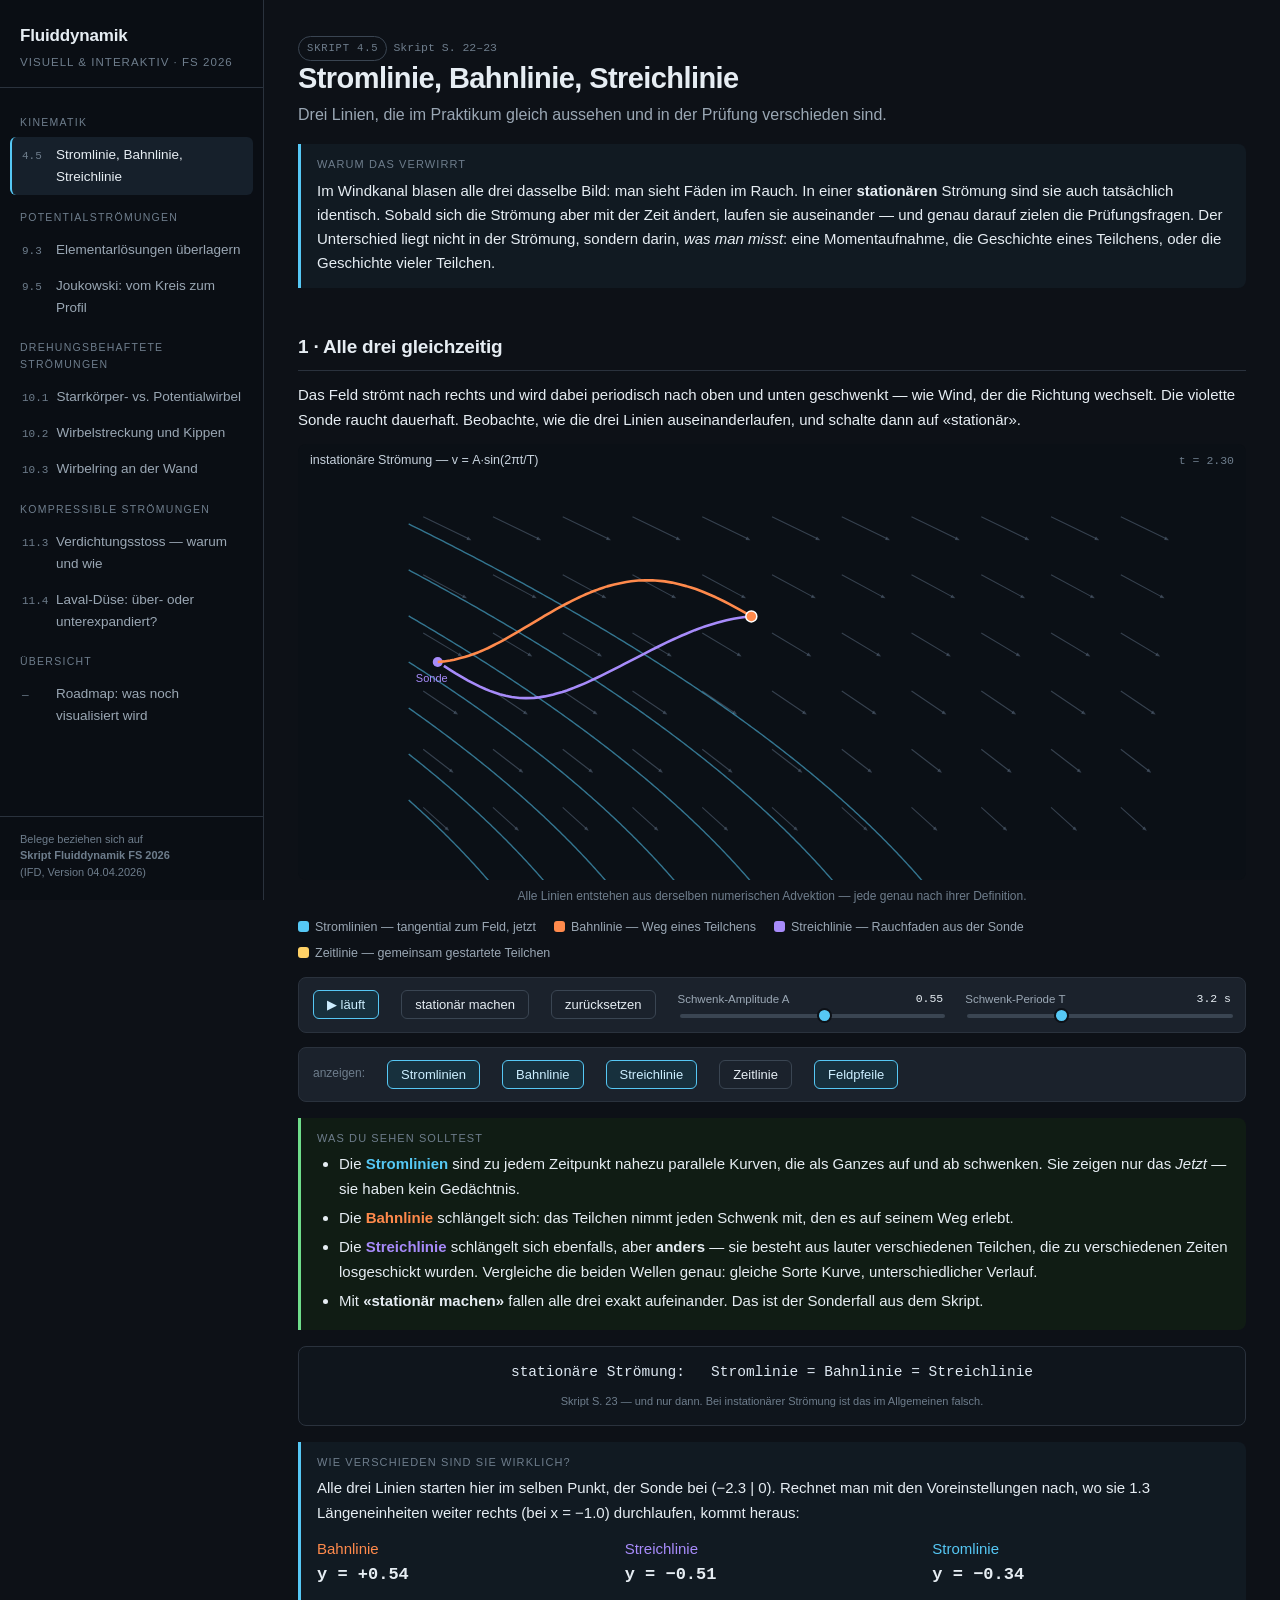
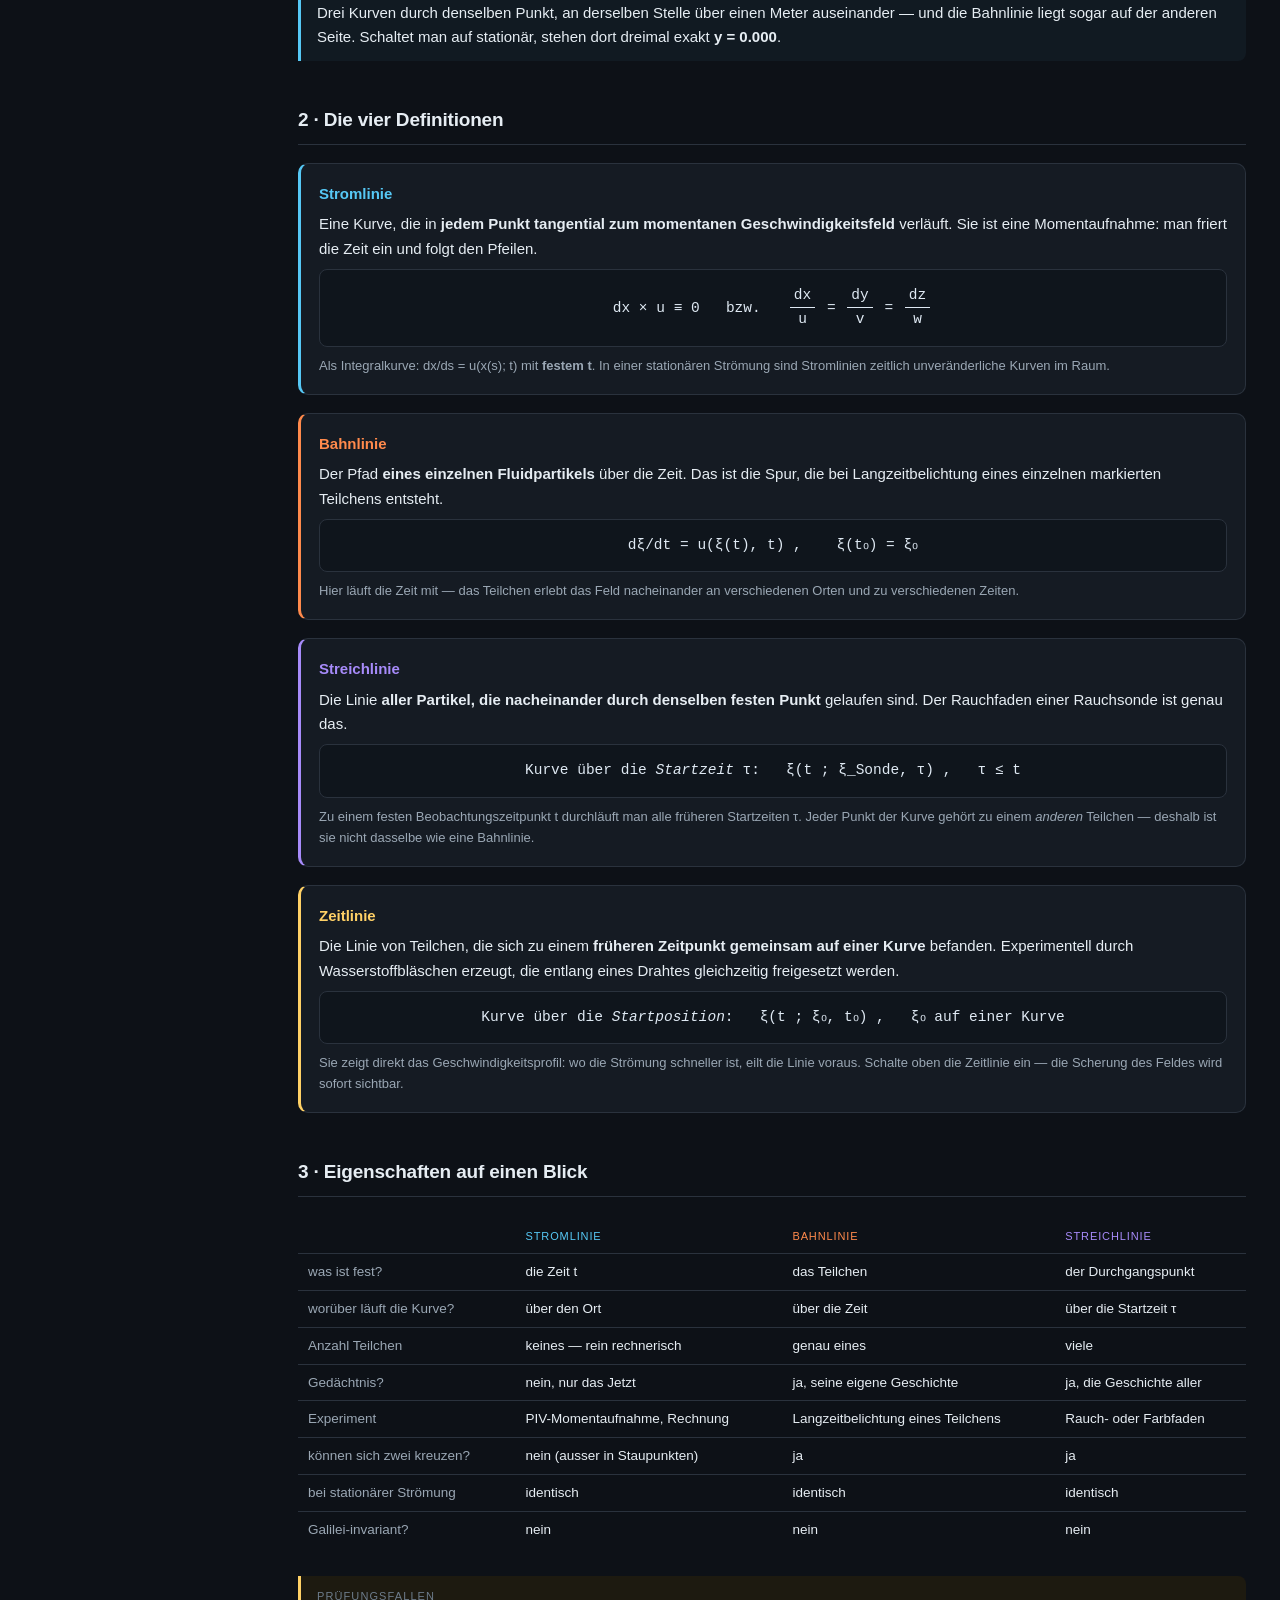
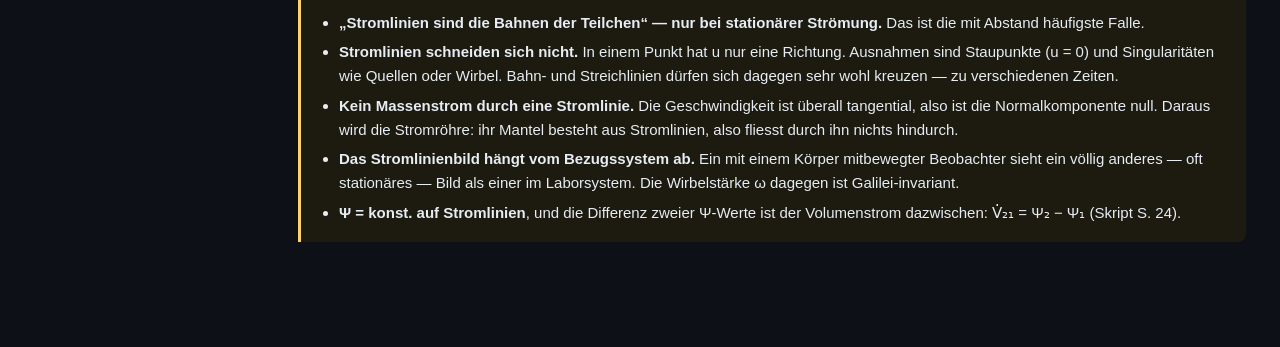
==== index.html @ abdc7da9 "Fluiddynamik visuell — interaktive Erklaerseite zum Skript FS 2026 Neun Kapitel mit Animationen und " ====
<!DOCTYPE html>
<html lang="de">
<head>
<meta charset="utf-8">
<meta name="viewport" content="width=device-width, initial-scale=1">
<title>Fluiddynamik — visuell</title>
<link rel="stylesheet" href="css/style.css">
</head>
<body>

<div class="app">

  <aside class="sidebar" id="sidebar">
    <div class="brand">
      <div class="brand-title">Fluiddynamik</div>
      <div class="brand-sub">visuell &amp; interaktiv · FS 2026</div>
    </div>
    <nav id="nav"></nav>
    <div class="side-foot">
      Belege beziehen sich auf<br>
      <strong>Skript Fluiddynamik FS 2026</strong><br>
      (IFD, Version 04.04.2026)
    </div>
  </aside>

  <main class="main">
    <div class="topbar">
      <button class="burger" id="burger" aria-label="Menü">☰</button>
      <div class="crumb" id="crumb"></div>
    </div>
    <div class="content" id="content"></div>
  </main>

</div>

<script src="js/core.js"></script>
<script src="js/modules/linien.js"></script>
<script src="js/modules/potentiallab.js"></script>
<script src="js/modules/joukowski.js"></script>
<script src="js/modules/wirbel.js"></script>
<script src="js/modules/wirbelstreckung.js"></script>
<script src="js/modules/wirbelring.js"></script>
<script src="js/modules/stoss.js"></script>
<script src="js/modules/lavalduese.js"></script>
<script src="js/modules/roadmap.js"></script>
<script>FV.start();</script>

</body>
</html>
---- css/style.css ----
/* ============================================================
   Fluiddynamik — visuell.  Basis-Stylesheet.
   Farbrollen:  --c1 = erste Vergleichsgröße (orange)
                --c2 = zweite Vergleichsgröße (cyan)
   ============================================================ */

:root{
  --bg:      #0d1117;
  --panel:   #151b23;
  --panel-2: #1b222c;
  --line:    #2a323d;
  --line-2:  #3a4552;
  --fg:      #e6edf3;
  --fg-dim:  #9aa7b4;
  --fg-mute: #6e7d8c;

  --c1: #ff8a4c;   /* Starrkörper / Zustand 1 */
  --c2: #56c8f5;   /* Potentialwirbel / Zustand 2 */
  --c3: #a78bfa;   /* dritte Größe */
  --ok: #6fdd8b;
  --warn: #ffd166;
  --bad: #ff6b6b;

  --mono: ui-monospace, "SF Mono", Menlo, Consolas, monospace;
  --sans: -apple-system, BlinkMacSystemFont, "Segoe UI", Inter, Roboto, sans-serif;

  --sidebar-w: 264px;
}

*{box-sizing:border-box}
html,body{margin:0;padding:0}
body{
  background:var(--bg); color:var(--fg);
  font-family:var(--sans);
  font-size:15px; line-height:1.62;
  -webkit-font-smoothing:antialiased;
}

/* ---------- Layout ---------- */
.app{display:flex; min-height:100vh}

.sidebar{
  width:var(--sidebar-w); flex:0 0 var(--sidebar-w);
  background:#0a0e14; border-right:1px solid var(--line);
  position:sticky; top:0; height:100vh; overflow-y:auto;
  display:flex; flex-direction:column;
}
.brand{padding:22px 20px 16px; border-bottom:1px solid var(--line)}
.brand-title{font-size:17px; font-weight:650; letter-spacing:-.01em}
.brand-sub{font-size:11.5px; color:var(--fg-mute); text-transform:uppercase; letter-spacing:.09em; margin-top:3px}

nav{padding:12px 10px; flex:1}
.nav-group{margin:14px 0 6px; padding:0 10px;
  font-size:10.5px; text-transform:uppercase; letter-spacing:.12em; color:var(--fg-mute)}
.nav-item{
  display:flex; align-items:baseline; gap:8px;
  padding:7px 10px; border-radius:6px; cursor:pointer;
  color:var(--fg-dim); font-size:13.5px; text-decoration:none;
  border-left:2px solid transparent;
}
.nav-item:hover{background:#131a22; color:var(--fg)}
.nav-item.active{background:#16202b; color:var(--fg); border-left-color:var(--c2)}
.nav-item .num{font-family:var(--mono); font-size:11px; color:var(--fg-mute); min-width:26px}
.nav-item.soon{opacity:.5}
.side-foot{
  padding:14px 20px 20px; font-size:11px; color:var(--fg-mute);
  border-top:1px solid var(--line); line-height:1.5;
}

.main{flex:1; min-width:0}
.topbar{
  display:none; align-items:center; gap:12px;
  padding:10px 16px; border-bottom:1px solid var(--line);
  position:sticky; top:0; background:rgba(13,17,23,.92); backdrop-filter:blur(8px); z-index:20;
}
.burger{
  background:var(--panel); border:1px solid var(--line); color:var(--fg);
  font-size:16px; border-radius:6px; padding:4px 10px; cursor:pointer;
}
.crumb{font-size:13px; color:var(--fg-dim)}

.content{max-width:1080px; margin:0 auto; padding:34px 34px 90px}

@media (max-width:900px){
  .sidebar{position:fixed; z-index:30; transform:translateX(-100%); transition:transform .2s}
  .sidebar.open{transform:none}
  .topbar{display:flex}
  .content{padding:20px 16px 70px}
}

/* ---------- Typografie ---------- */
h1{font-size:29px; line-height:1.2; margin:0 0 6px; letter-spacing:-.02em; font-weight:660}
h2{font-size:19px; margin:44px 0 12px; letter-spacing:-.01em; font-weight:620;
   padding-bottom:8px; border-bottom:1px solid var(--line)}
h3{font-size:15.5px; margin:26px 0 8px; font-weight:620}
p{margin:0 0 12px}
.lede{color:var(--fg-dim); font-size:16px; margin-bottom:6px}
.chip{
  display:inline-block; font-family:var(--mono); font-size:10.5px; letter-spacing:.08em;
  text-transform:uppercase; padding:3px 8px; border-radius:20px;
  border:1px solid var(--line-2); color:var(--fg-mute); margin-right:6px;
}
.src{font-family:var(--mono); font-size:11.5px; color:var(--fg-mute)}
a{color:var(--c2)}
strong{font-weight:620}
code, .k{font-family:var(--mono); font-size:.92em; background:#1c242e; padding:1px 5px; border-radius:4px}

ul,ol{margin:0 0 14px; padding-left:22px}
li{margin:5px 0}

/* ---------- Panels ---------- */
.panel{
  background:var(--panel); border:1px solid var(--line);
  border-radius:10px; padding:18px; margin:18px 0;
}
.panel.flat{background:transparent; border-style:dashed}
.panel-title{
  font-size:11px; text-transform:uppercase; letter-spacing:.11em;
  color:var(--fg-mute); margin-bottom:12px;
}

.note{
  border-left:3px solid var(--c2); background:#111a22;
  padding:12px 16px; border-radius:0 8px 8px 0; margin:16px 0;
}
.note.warn{border-left-color:var(--warn); background:#1d1a10}
.note.key{border-left-color:var(--ok); background:#101c14}
.note-h{font-size:11px; text-transform:uppercase; letter-spacing:.1em; color:var(--fg-mute); margin-bottom:5px}
.note p:last-child{margin-bottom:0}

/* ---------- Canvas + Controls ---------- */
.fv-canvas{display:block; width:100%; border-radius:8px; background:#0b1016}
.canvas-wrap{position:relative}
.canvas-cap{font-size:12px; color:var(--fg-mute); margin-top:7px; text-align:center}

.duo{display:grid; grid-template-columns:1fr 1fr; gap:16px}
@media (max-width:760px){ .duo{grid-template-columns:1fr} }

.ctrls{
  display:flex; flex-wrap:wrap; gap:10px 22px; align-items:center;
  margin:14px 0 4px; padding:12px 14px;
  background:var(--panel-2); border:1px solid var(--line); border-radius:8px;
}
.ctrl{display:flex; flex-direction:column; gap:3px; min-width:170px; flex:1 1 170px}
.ctrl-lab{font-size:11.5px; color:var(--fg-dim); display:flex; justify-content:space-between; gap:10px}
.ctrl-val{font-family:var(--mono); color:var(--fg)}
input[type=range]{
  -webkit-appearance:none; appearance:none; width:100%; height:4px;
  background:var(--line-2); border-radius:3px; outline:none;
}
input[type=range]::-webkit-slider-thumb{
  -webkit-appearance:none; width:15px; height:15px; border-radius:50%;
  background:var(--c2); cursor:pointer; border:2px solid #0d1117;
}
input[type=range]::-moz-range-thumb{
  width:13px; height:13px; border-radius:50%; background:var(--c2); cursor:pointer; border:2px solid #0d1117;
}
.btn{
  background:var(--panel-2); border:1px solid var(--line-2); color:var(--fg);
  border-radius:6px; padding:6px 13px; font-size:13px; cursor:pointer; font-family:inherit;
}
.btn:hover{border-color:var(--fg-mute)}
.btn.on{background:#17303d; border-color:var(--c2); color:#cdeeff}
.btn-row{display:flex; gap:8px; flex-wrap:wrap}
label.check{display:flex; align-items:center; gap:7px; font-size:13px; color:var(--fg-dim); cursor:pointer}
label.check input{accent-color:var(--c2)}

/* ---------- Werte-Tabellen ---------- */
table{border-collapse:collapse; width:100%; font-size:13.5px; margin:12px 0}
th,td{padding:7px 10px; text-align:left; border-bottom:1px solid var(--line)}
th{font-size:11px; text-transform:uppercase; letter-spacing:.08em; color:var(--fg-mute); font-weight:500}
td.num{font-family:var(--mono); text-align:right}
tr:last-child td{border-bottom:none}

.readout{display:grid; grid-template-columns:repeat(auto-fit,minmax(126px,1fr)); gap:10px; margin:14px 0}
.ro{
  background:var(--panel-2); border:1px solid var(--line);
  border-radius:8px; padding:10px 12px;
}
.ro-lab{font-size:11px; color:var(--fg-mute); white-space:nowrap}
.ro-val{font-family:var(--mono); font-size:19px; margin-top:2px; letter-spacing:-.02em}
.ro.c1 .ro-val{color:var(--c1)}
.ro.c2 .ro-val{color:var(--c2)}
.ro.c3 .ro-val{color:var(--c3)}

/* ---------- Formeln ---------- */
.eq{
  font-family:var(--mono); font-size:14.5px; text-align:center;
  background:#0f151c; border:1px solid var(--line);
  border-radius:8px; padding:14px 12px; margin:14px 0; overflow-x:auto;
  color:#dfe9f3;
}
.eq .lbl{display:block; font-family:var(--sans); font-size:11px; color:var(--fg-mute); margin-top:8px}
.frac{display:inline-block; vertical-align:middle; text-align:center; margin:0 3px}
.frac > span{display:block; padding:0 4px}
.frac .den{border-top:1px solid currentColor}

/* ---------- Legende ---------- */
.legend{display:flex; flex-wrap:wrap; gap:6px 18px; font-size:12.5px; color:var(--fg-dim); margin:10px 0}
.legend span{display:flex; align-items:center; gap:6px}
.swatch{width:11px; height:11px; border-radius:3px; display:inline-block}

/* ---------- Eingebettete Labs ---------- */
.embed{margin:18px 0}
.embed-frame{
  display:block; width:100%; border:1px solid var(--line);
  border-radius:10px 10px 0 0; background:#05070d;
}
.embed-bar{
  display:flex; justify-content:space-between; align-items:center; gap:12px;
  padding:7px 12px; font-size:11.5px; color:var(--fg-mute);
  background:var(--panel); border:1px solid var(--line); border-top:none;
  border-radius:0 0 10px 10px;
}
.embed-bar a{
  color:var(--c2); text-decoration:none; white-space:nowrap;
  border:1px solid var(--line-2); border-radius:5px; padding:3px 9px;
}
.embed-bar a:hover{border-color:var(--c2); background:#12222c}
/* Labs dürfen das Textmass etwas überschreiten */
@media (min-width:1240px){
  .embed{margin-left:-34px; margin-right:-34px}
}

/* ---------- Roadmap ---------- */
.rm-group{margin:26px 0}
.rm-item{
  display:grid; grid-template-columns:74px 1fr; gap:14px;
  padding:12px 14px; border:1px solid var(--line); border-radius:8px;
  background:var(--panel); margin-bottom:8px;
}
.rm-item .prio{font-family:var(--mono); font-size:11px; letter-spacing:.06em}
.prio.p-a{color:var(--ok)} .prio.p-b{color:var(--warn)} .prio.p-c{color:var(--fg-mute)}
.rm-item .t{font-weight:600; font-size:14.5px}
.rm-item .d{font-size:13px; color:var(--fg-dim); margin-top:2px}
.rm-item .m{font-size:12px; color:var(--fg-mute); margin-top:5px; font-family:var(--mono)}
.rm-item.done{border-color:#24503a; background:#0f1a14}
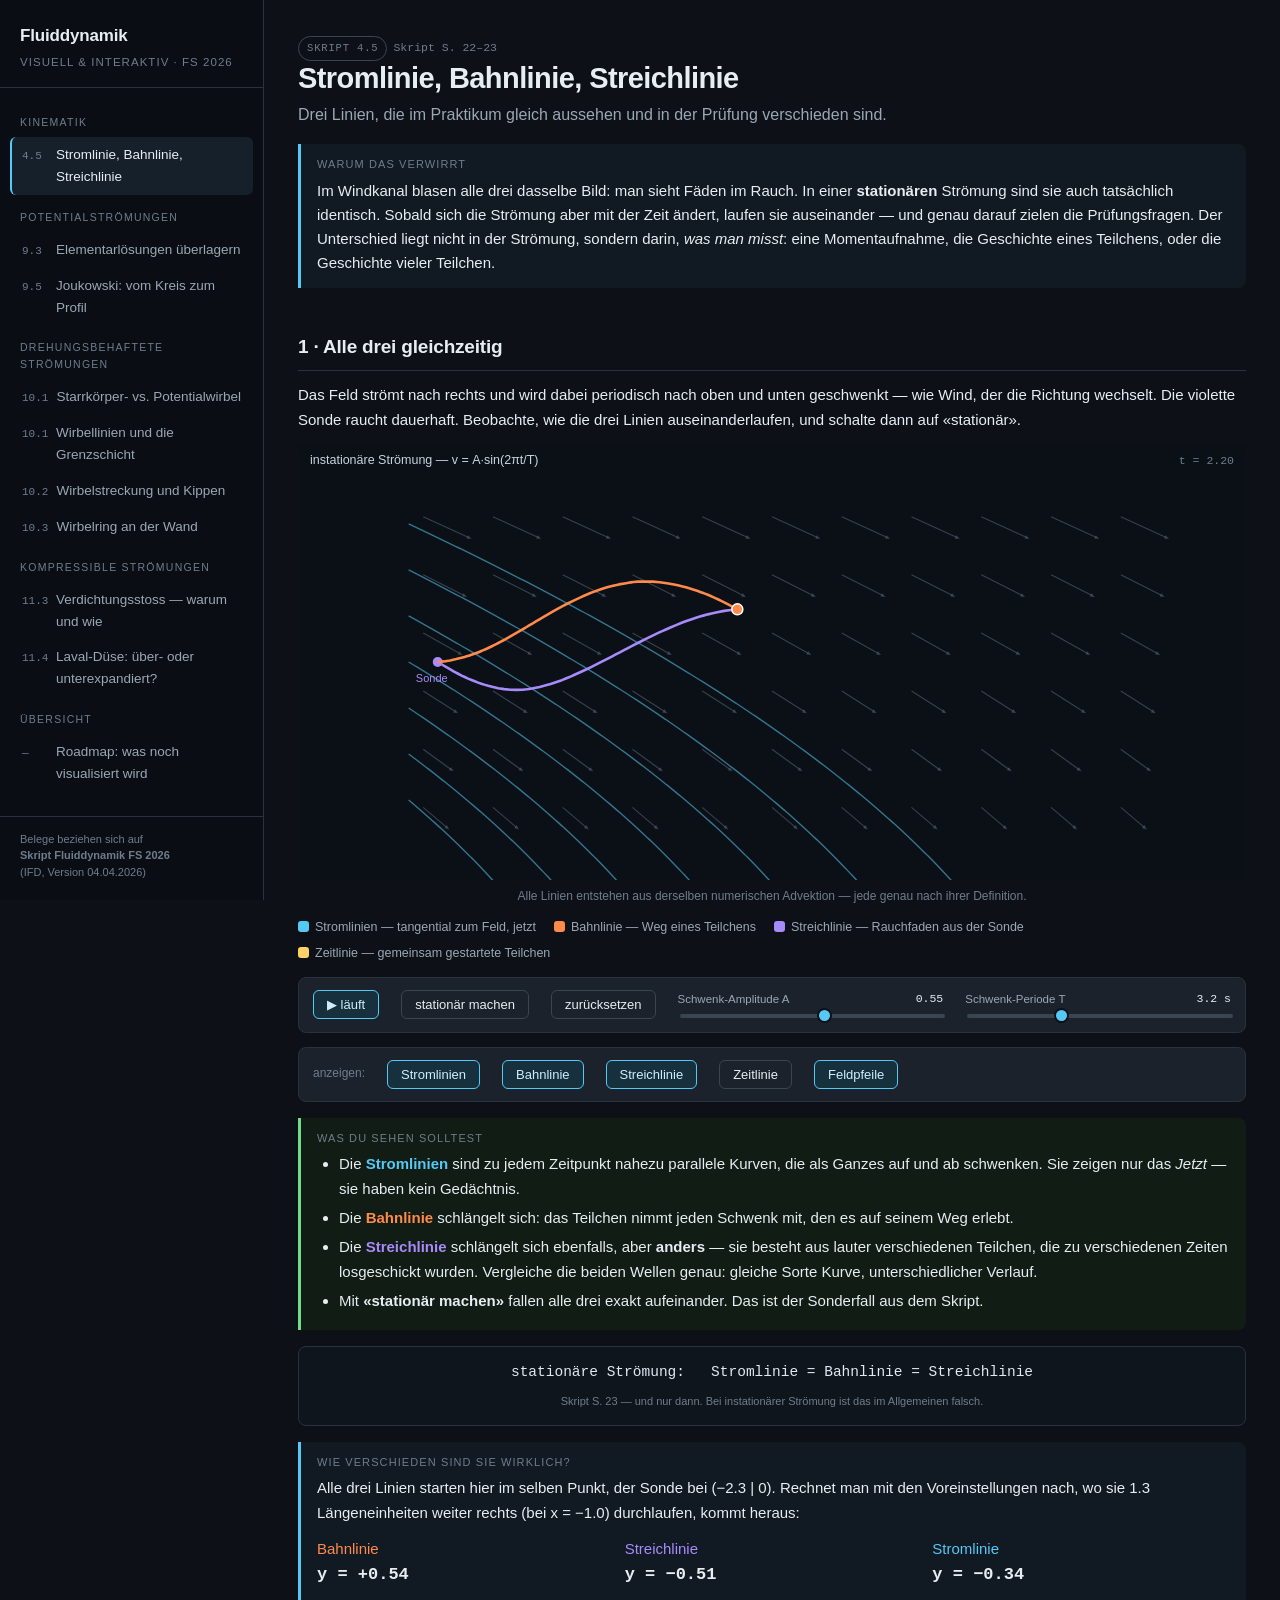
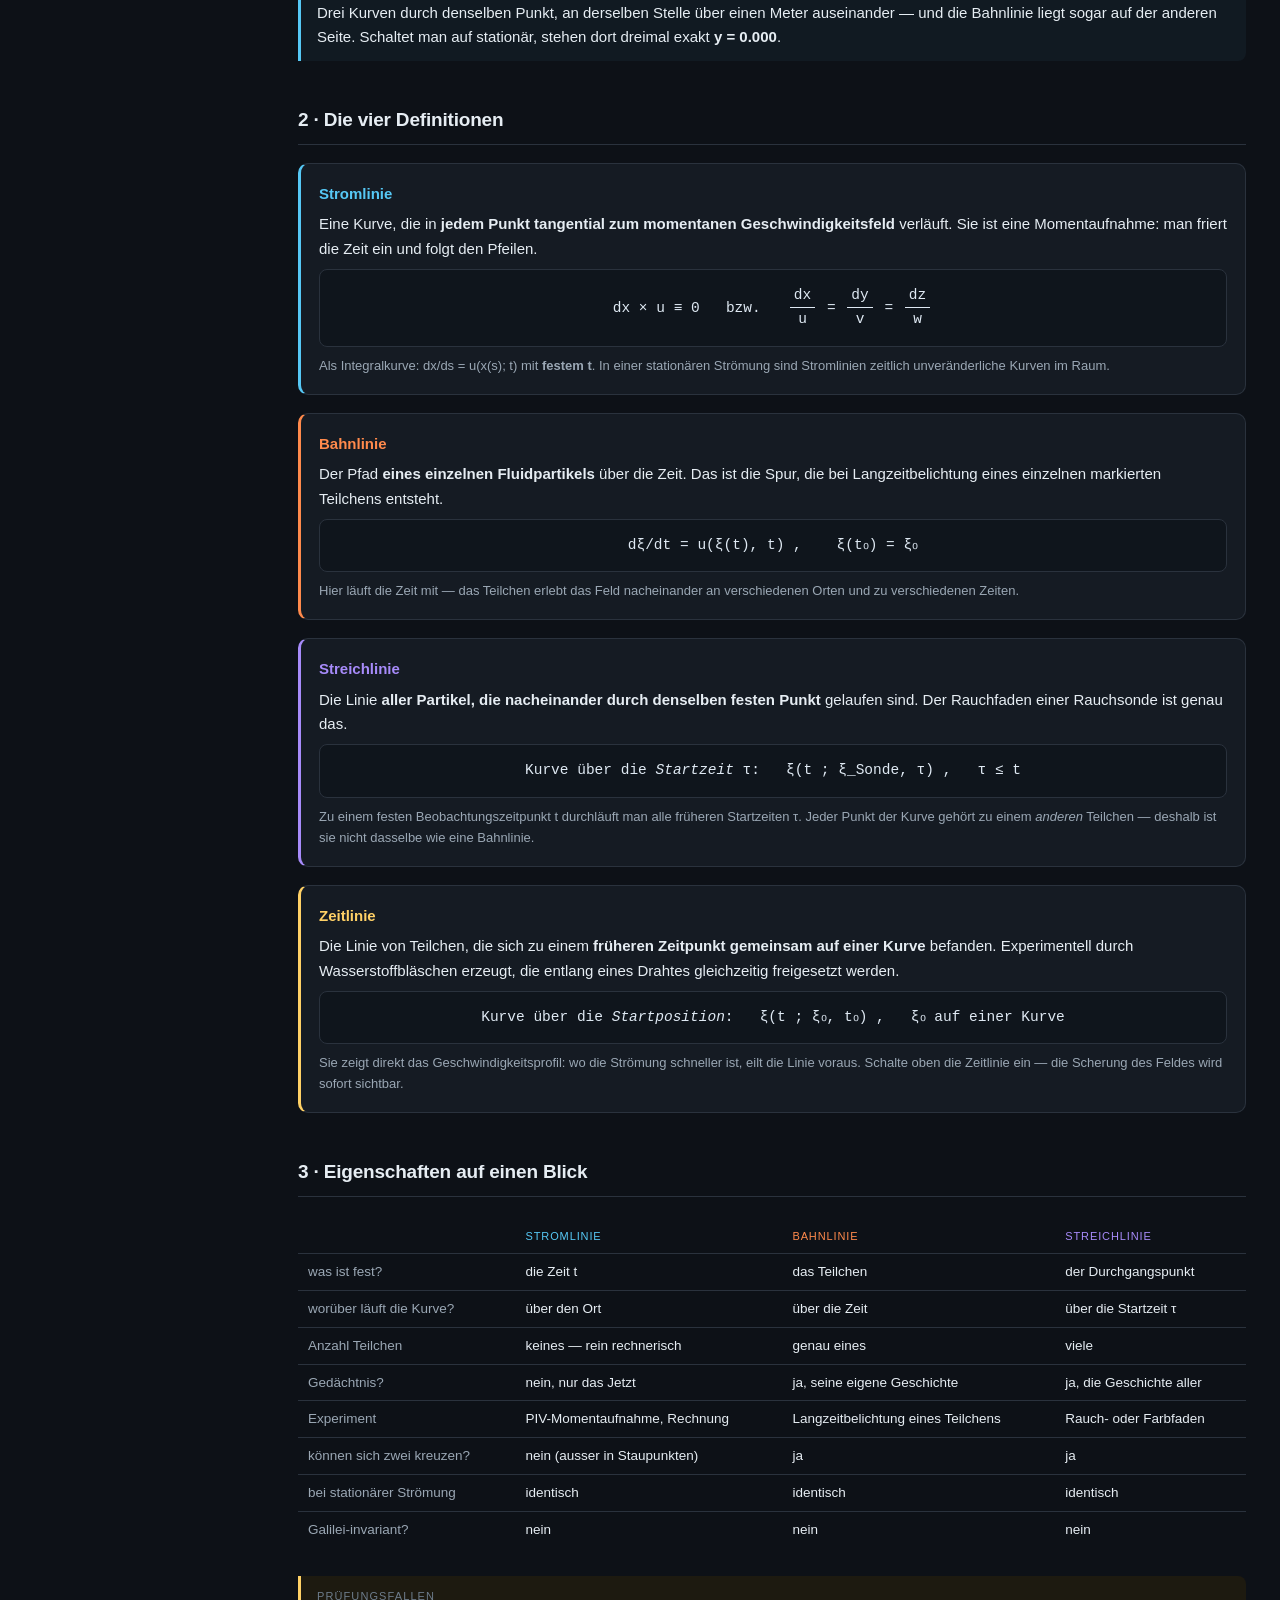
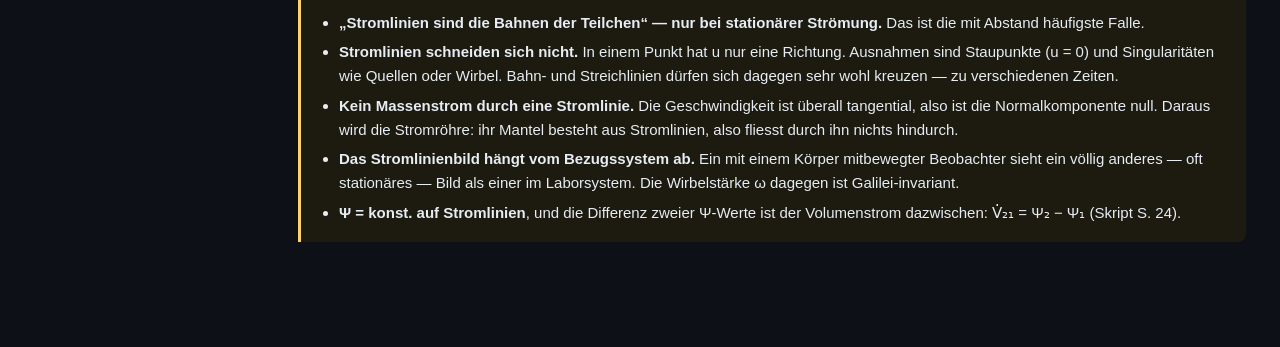
==== commit d5d1eafb: "Neues Kapitel: Wirbellinien und die ebene Grenzschicht Kap. 10.1 des Skripts (S. 82 f., Tab. 10.1, A" ====
--- a/index.html
+++ b/index.html
@@ -38,6 +38,7 @@
 <script src="js/modules/potentiallab.js"></script>
 <script src="js/modules/joukowski.js"></script>
 <script src="js/modules/wirbel.js"></script>
+<script src="js/modules/wirbellinien.js"></script>
 <script src="js/modules/wirbelstreckung.js"></script>
 <script src="js/modules/wirbelring.js"></script>
 <script src="js/modules/stoss.js"></script>
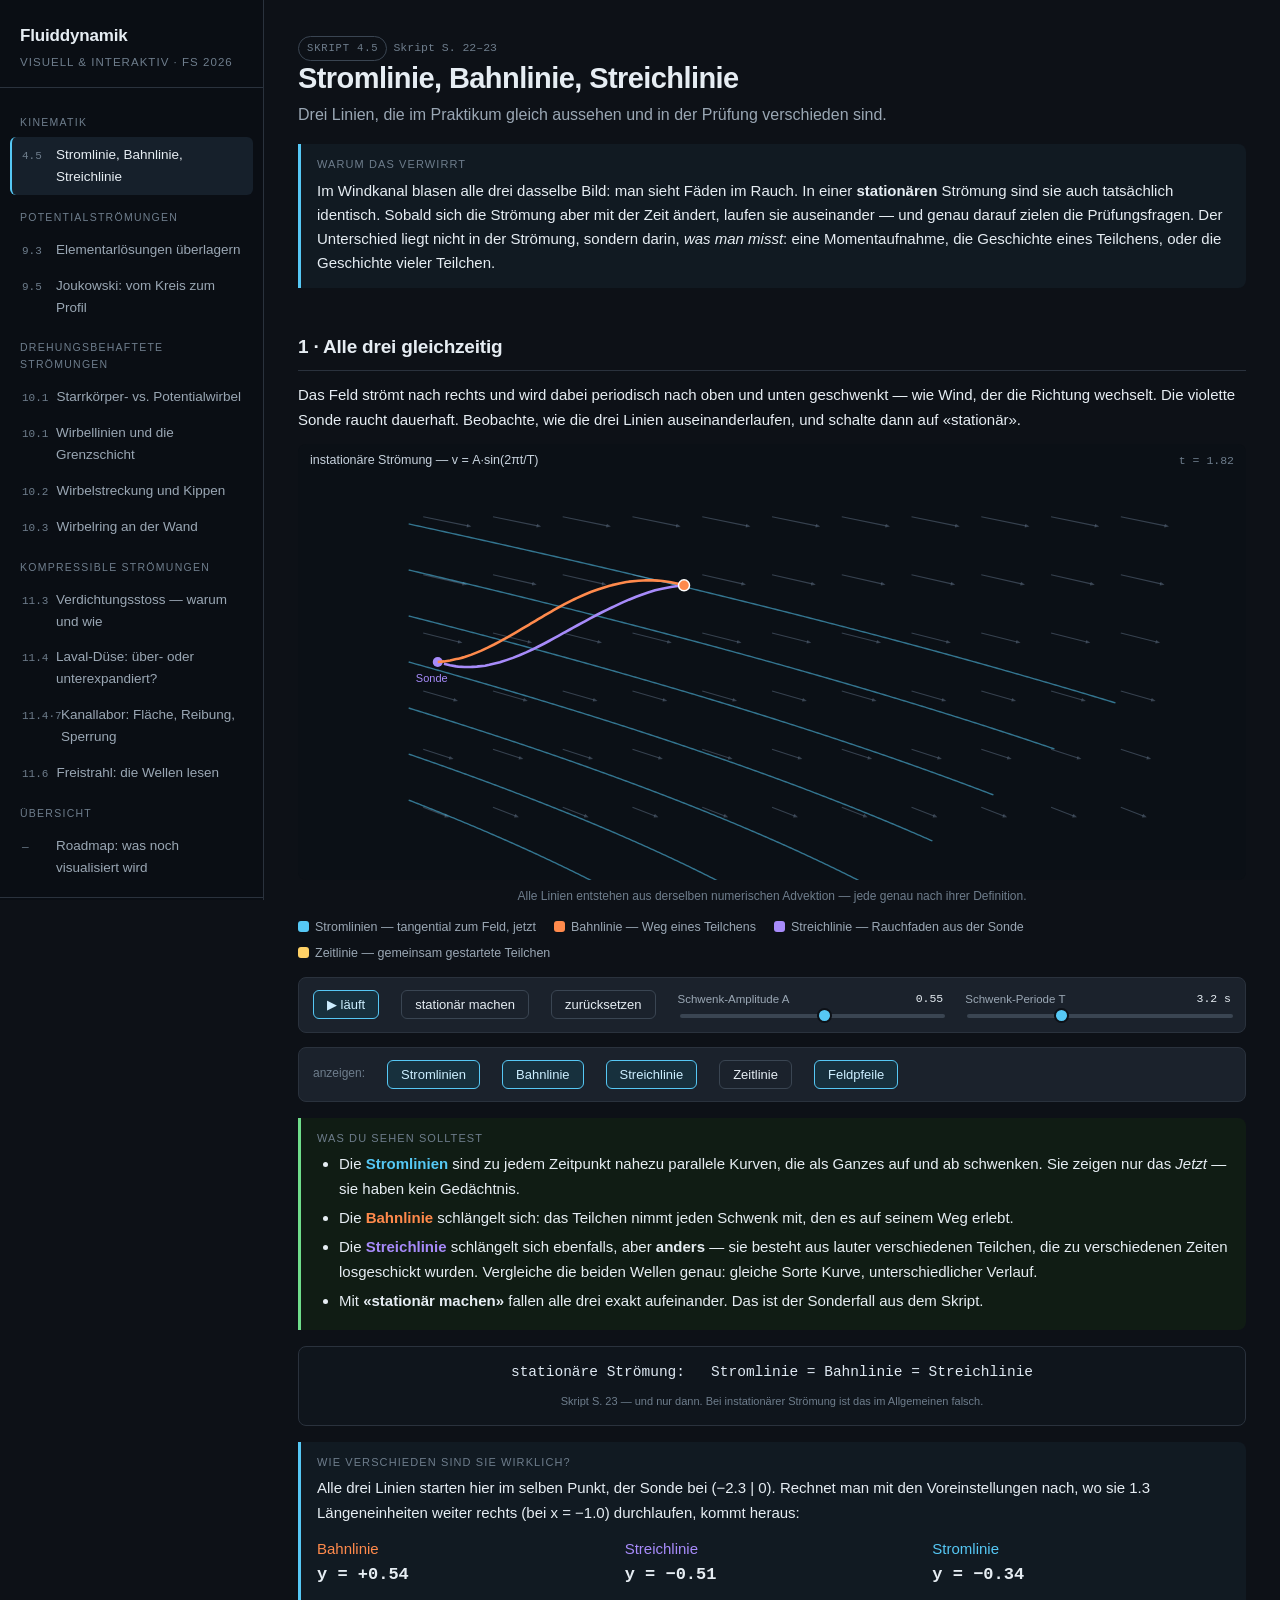
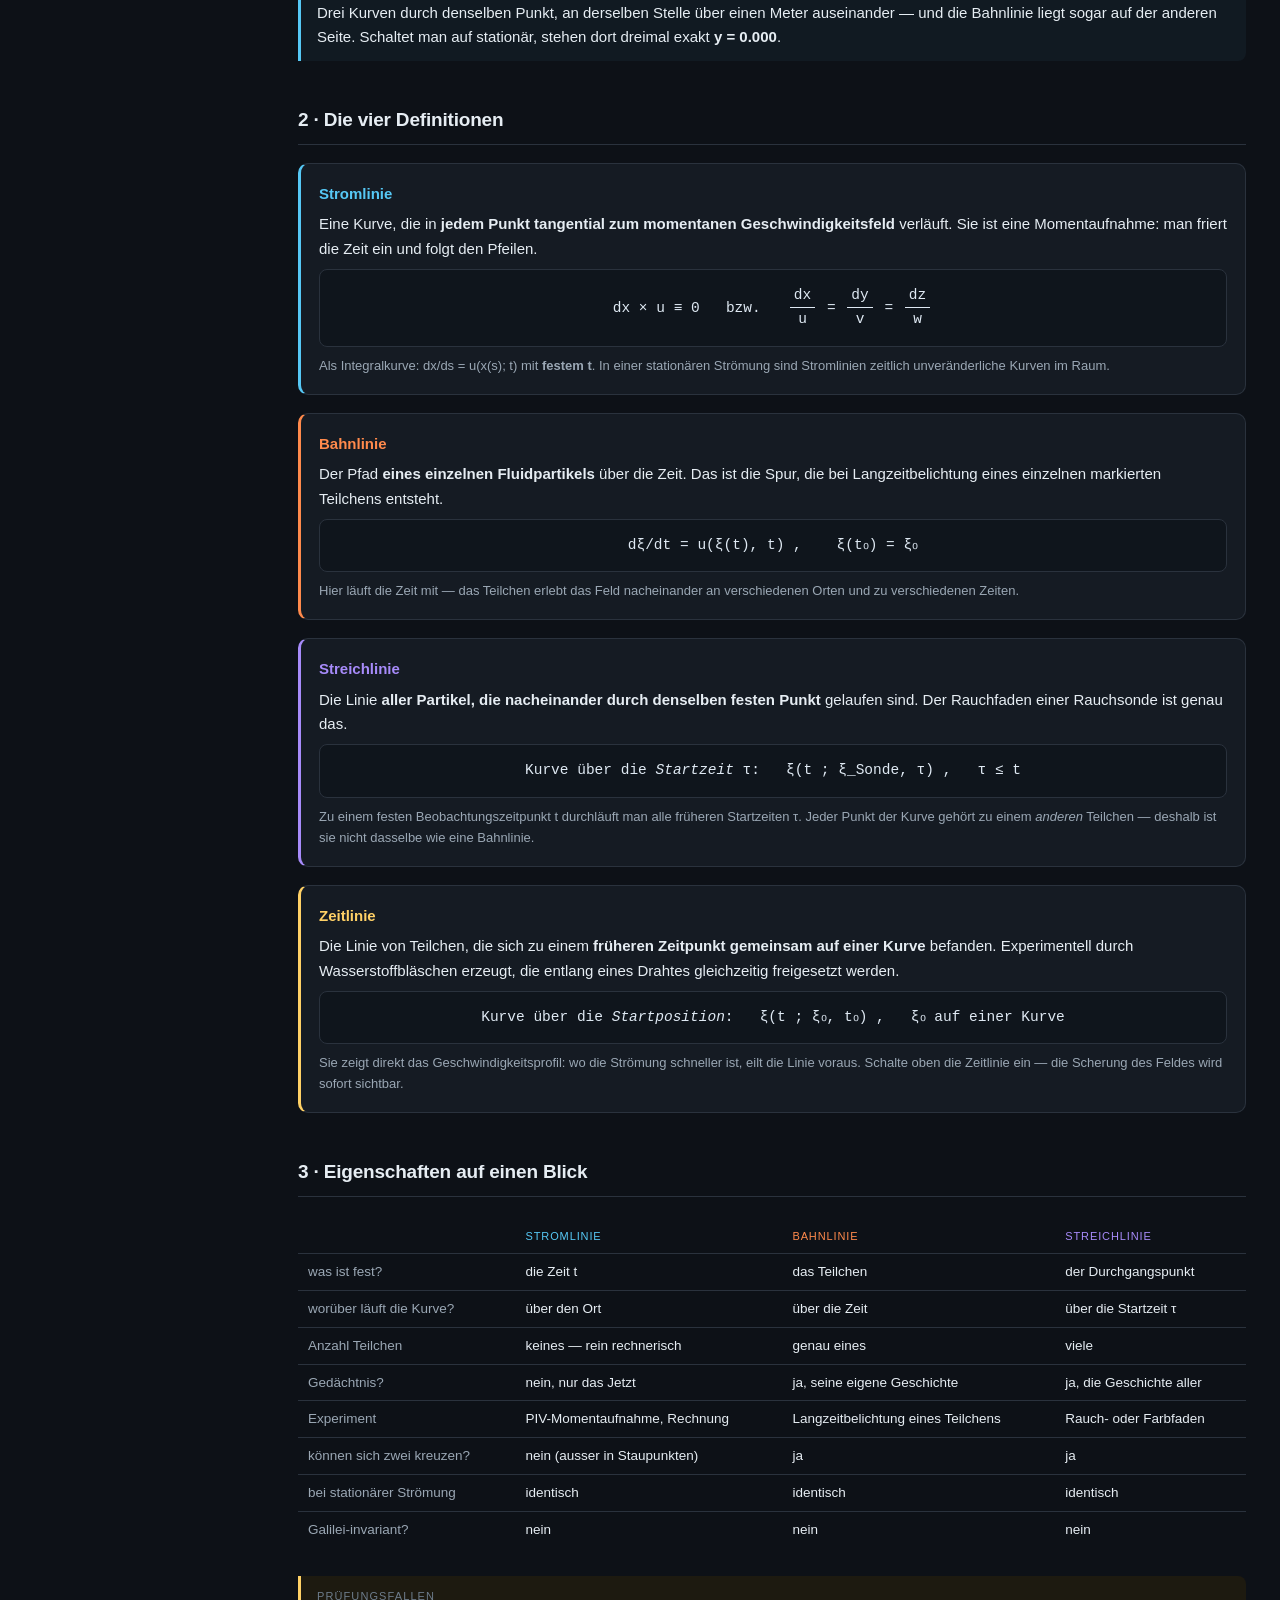
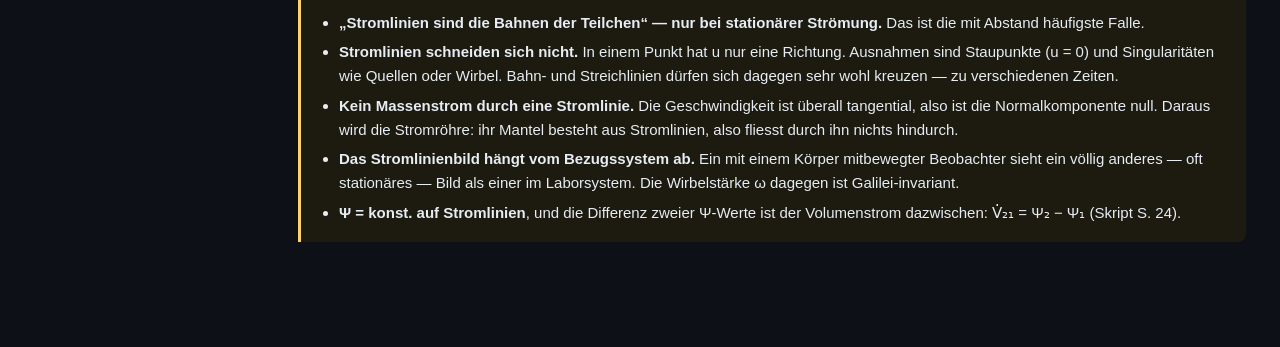
==== commit 3ad88d36: "Zwei neue Kapitel: Kanallabor (Laval/Fanno) und Freistrahl-Wellen KANALLABOR (Kap. 11.4 + 11.7) Ein " ====
--- a/index.html
+++ b/index.html
@@ -43,6 +43,8 @@
 <script src="js/modules/wirbelring.js"></script>
 <script src="js/modules/stoss.js"></script>
 <script src="js/modules/lavalduese.js"></script>
+<script src="js/modules/kanal.js"></script>
+<script src="js/modules/freistrahl.js"></script>
 <script src="js/modules/roadmap.js"></script>
 <script>FV.start();</script>
 
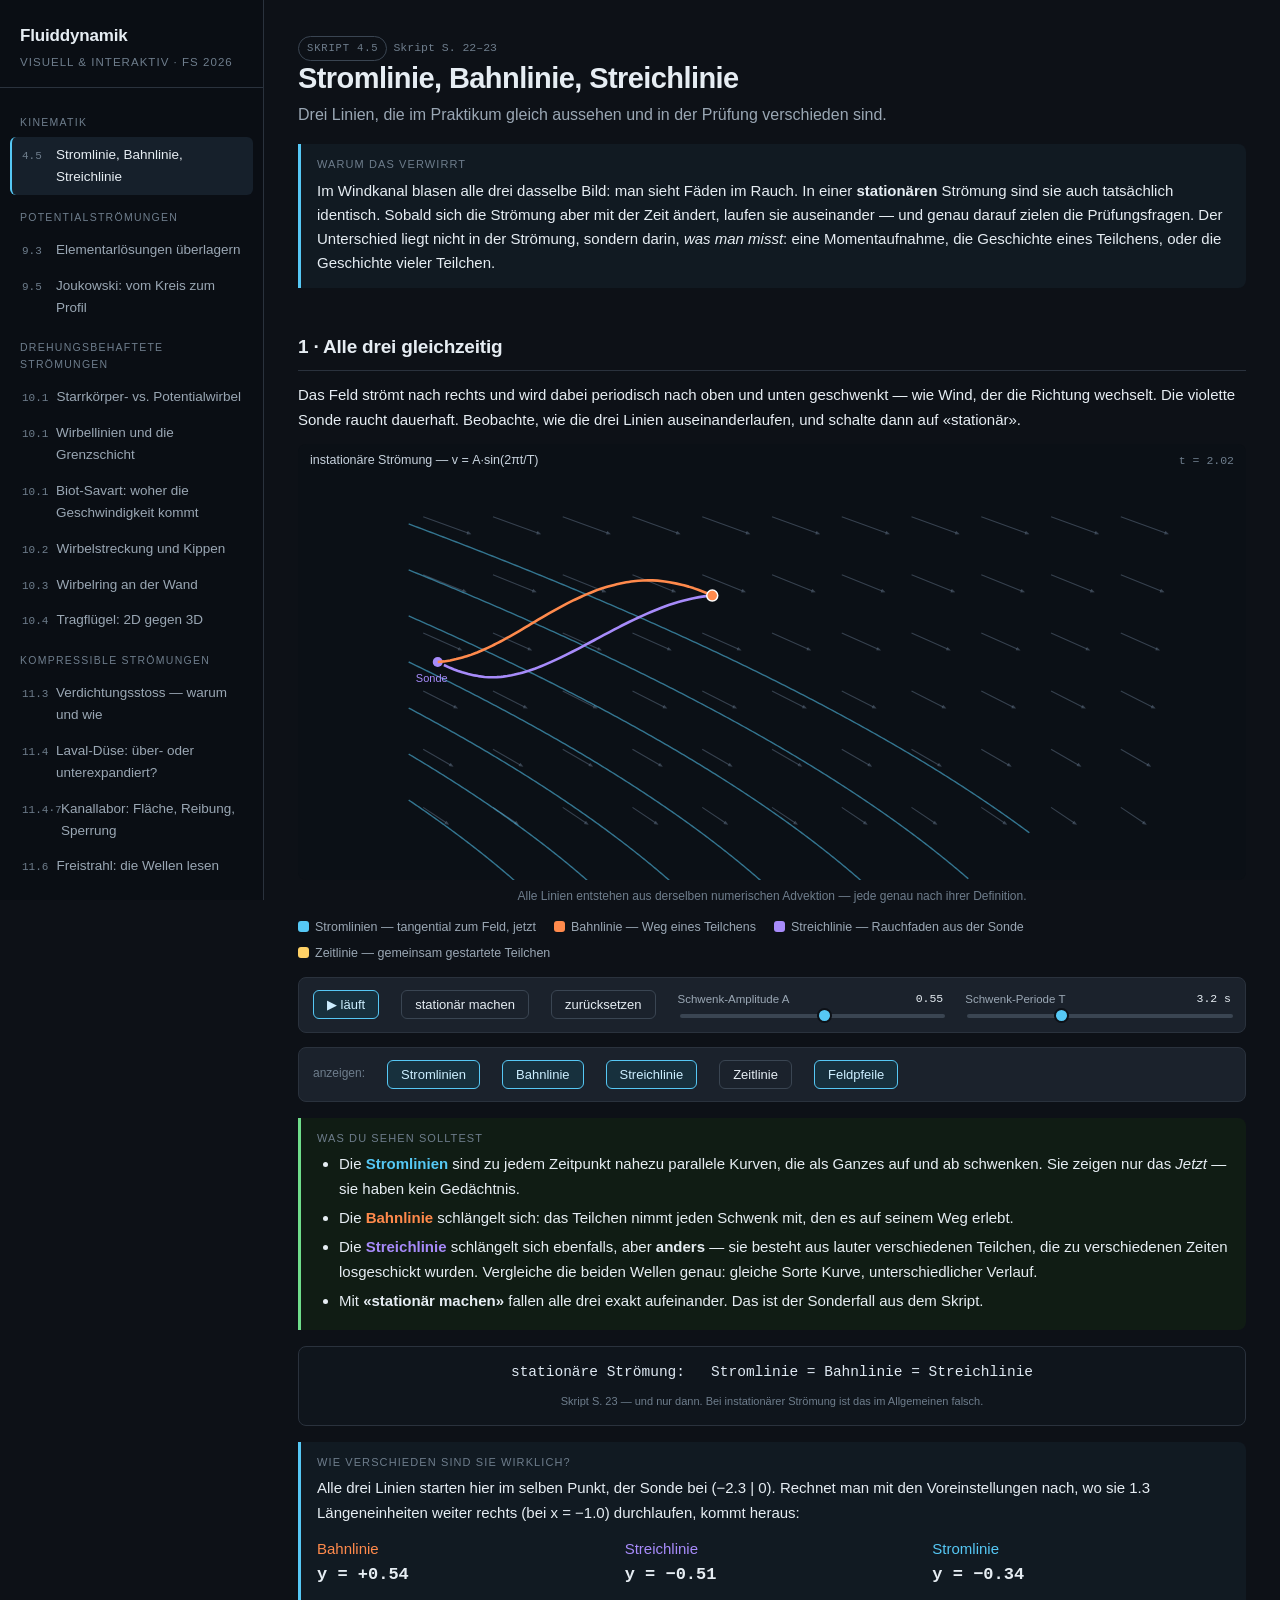
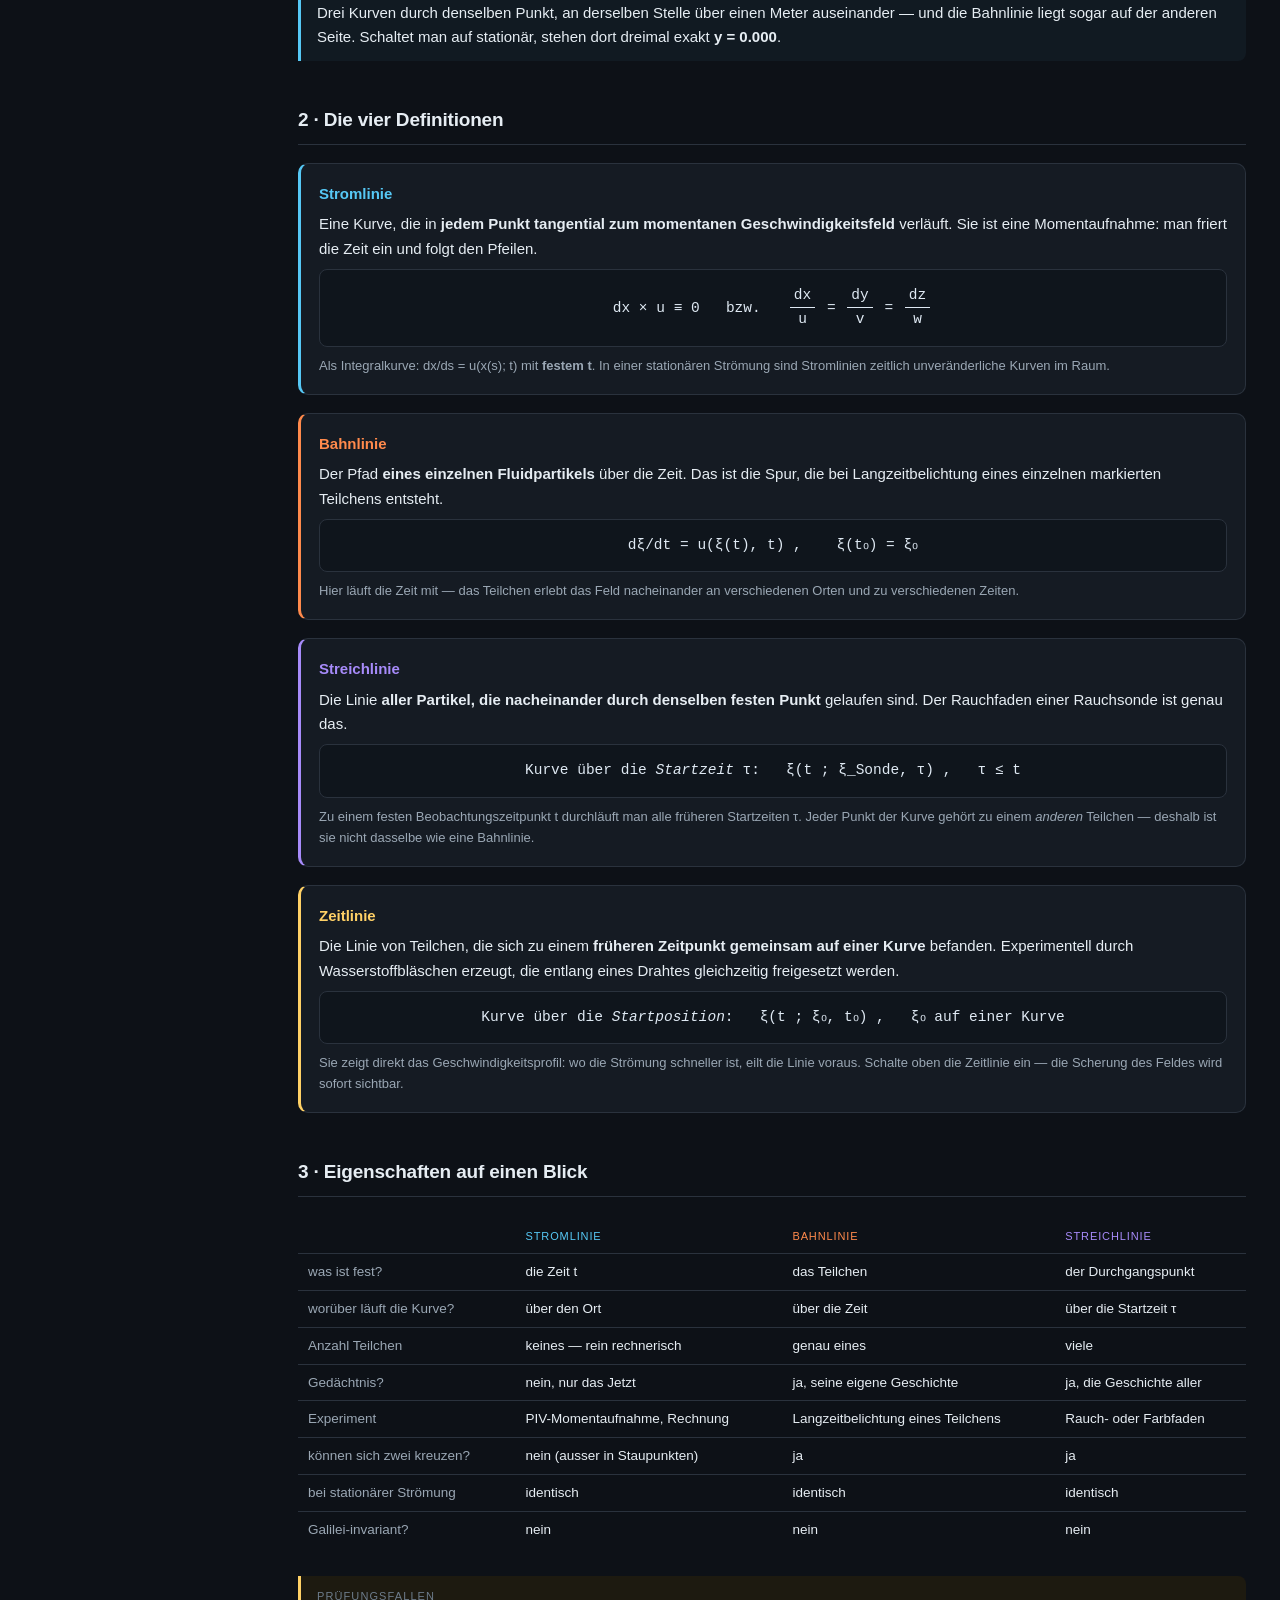
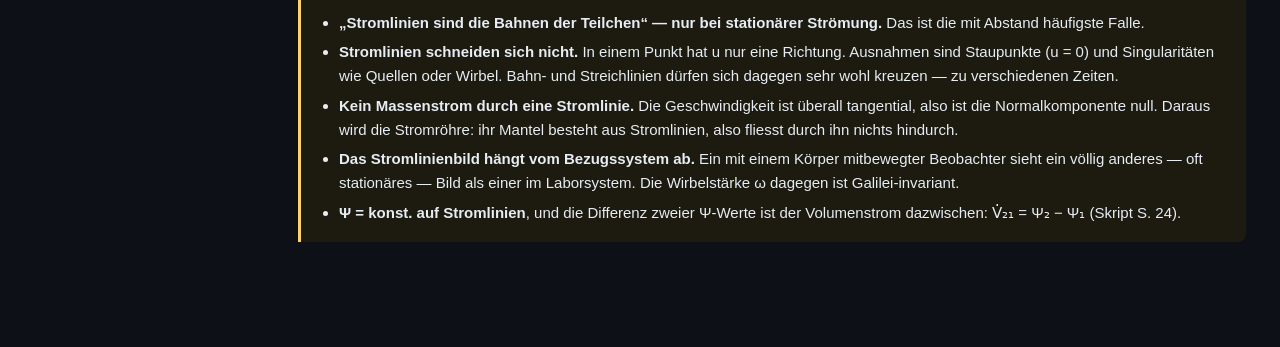
==== commit 857c1086: "Zwei neue Kapitel: Biot-Savart und die 3D-Strömung am Tragflügel Biot-Savart (Kap. 10.1): das Linien" ====
--- a/index.html
+++ b/index.html
@@ -39,8 +39,10 @@
 <script src="js/modules/joukowski.js"></script>
 <script src="js/modules/wirbel.js"></script>
 <script src="js/modules/wirbellinien.js"></script>
+<script src="js/modules/biotsavart.js"></script>
 <script src="js/modules/wirbelstreckung.js"></script>
 <script src="js/modules/wirbelring.js"></script>
+<script src="js/modules/tragfluegel.js"></script>
 <script src="js/modules/stoss.js"></script>
 <script src="js/modules/lavalduese.js"></script>
 <script src="js/modules/kanal.js"></script>
--- a/css/style.css
+++ b/css/style.css
@@ -131,6 +131,7 @@
 /* ---------- Canvas + Controls ---------- */
 .fv-canvas{display:block; width:100%; border-radius:8px; background:#0b1016}
 .canvas-wrap{position:relative}
+.fv-canvas.grabbable{cursor:grab; touch-action:none}
 .canvas-cap{font-size:12px; color:var(--fg-mute); margin-top:7px; text-align:center}
 
 .duo{display:grid; grid-template-columns:1fr 1fr; gap:16px}
